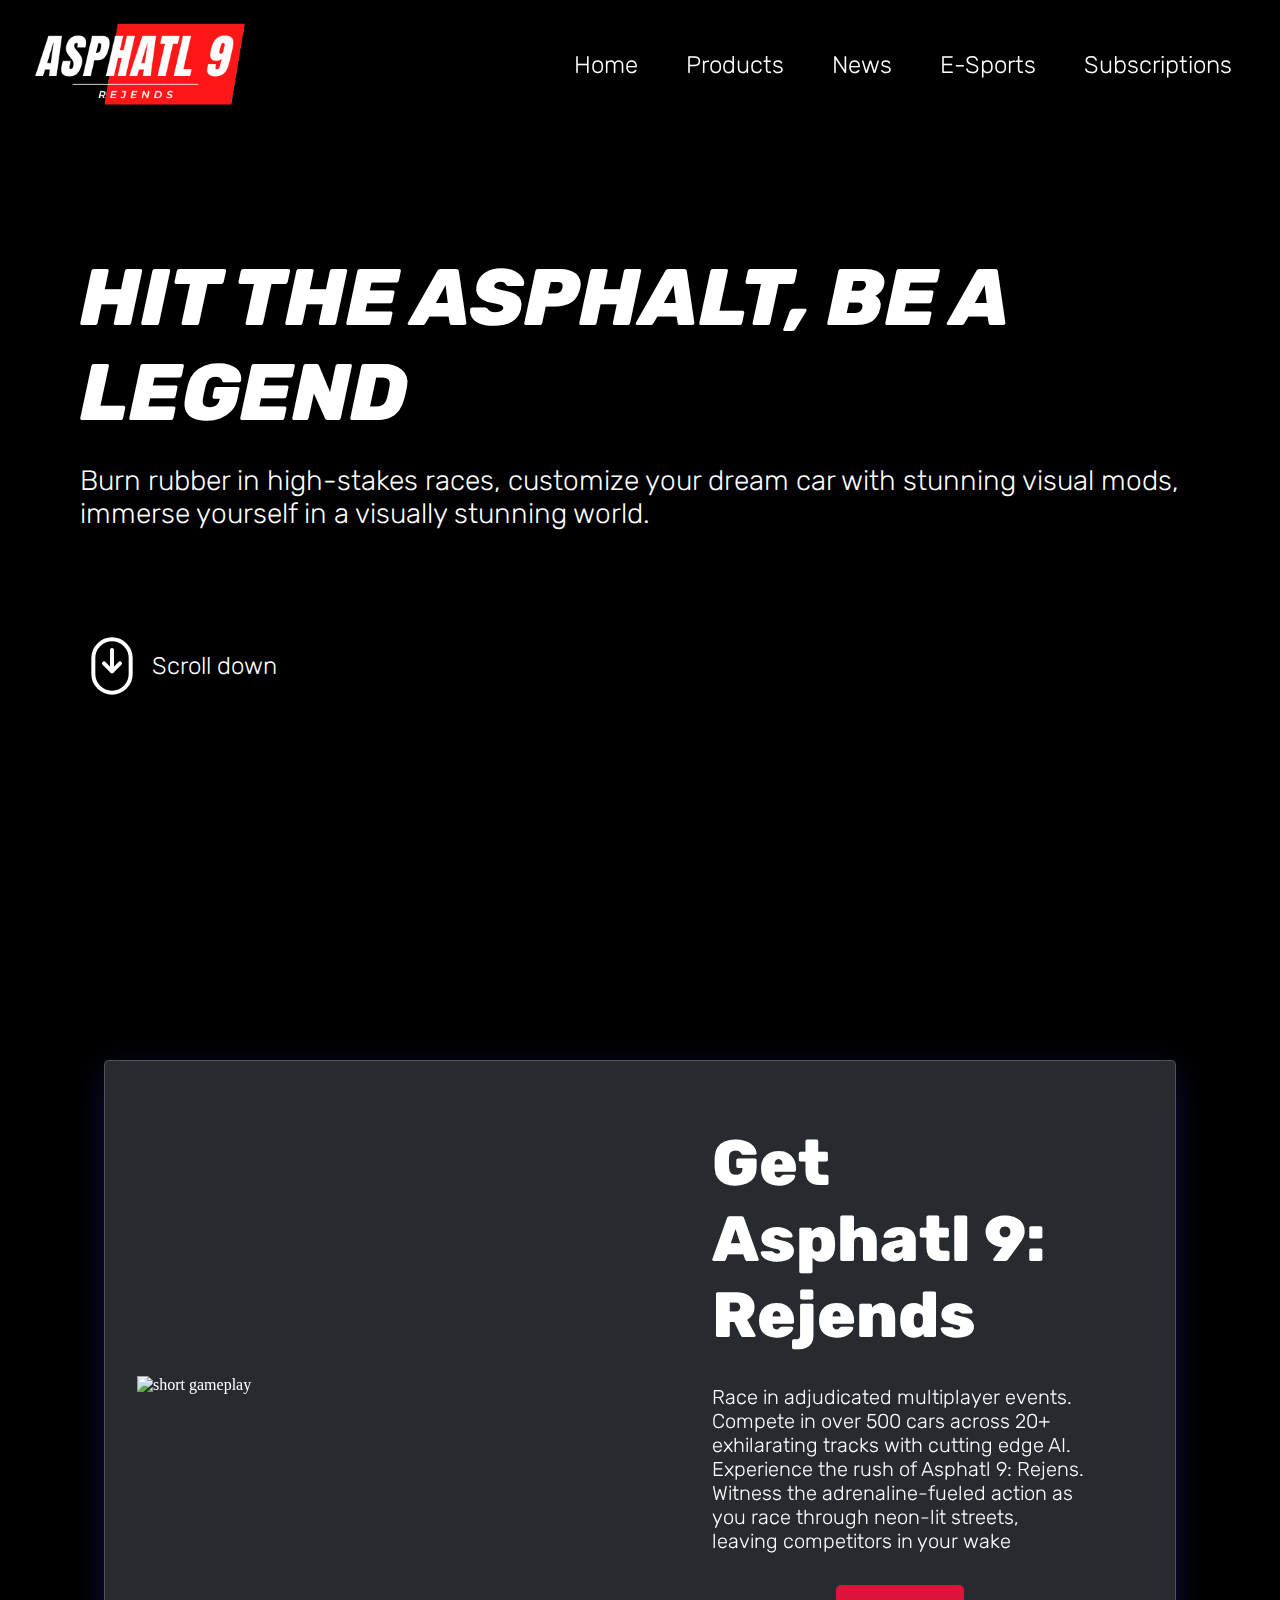
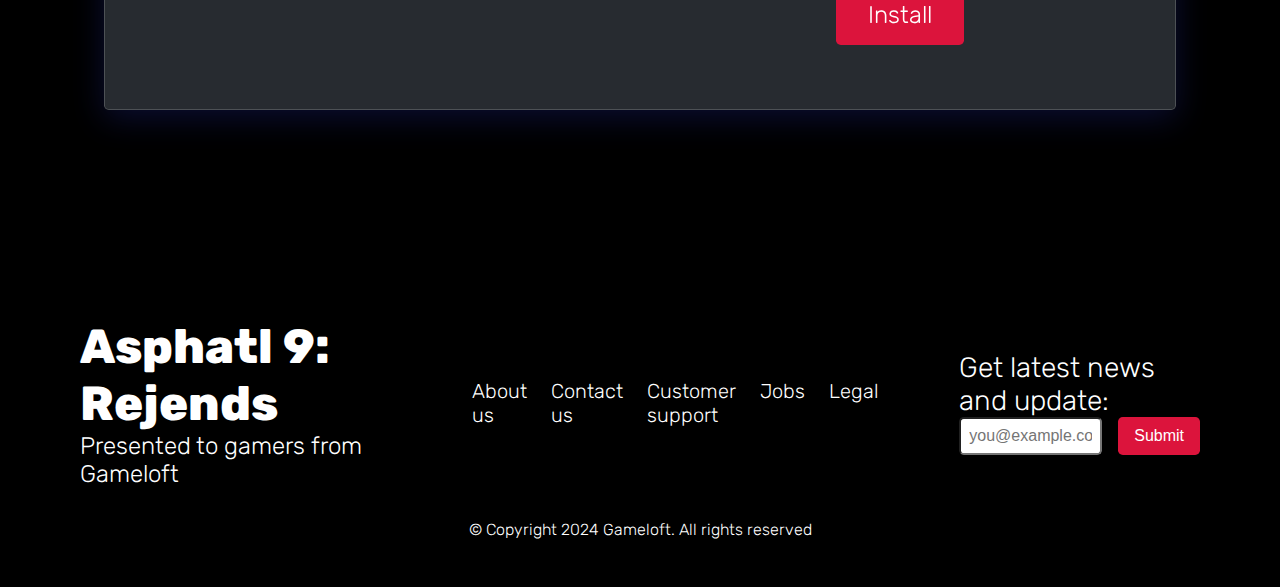
==== html/index.html @ 6512b98a "ye" ====
<!DOCTYPE html>
<html lang="en">
<head>
    <meta charset="UTF-8">
    <meta name="viewport" content="width=device-width, initial-scale=1.0">
    <link rel="stylesheet" href="/assets/css/style.css">
    <link rel="icon" href="/assets/images/Asphatl 9 logo.png">
    <link rel="preconnect" href="https://fonts.googleapis.com">
    <link rel="preconnect" href="https://fonts.gstatic.com" crossorigin>
    <link href="https://fonts.googleapis.com/css2?family=Rubik:ital,wght@0,300..900;1,300..900&display=swap" rel="stylesheet">
    <title>Asphatl 9: Rejends</title>
</head>
<body>

    <!-- TODO: blur(DONE) & hide header when scroll -->

    <div class="video-container">
        <video autoplay muted loop id="video-background" loading="lazy">
            <source src="/assets/videos/landscape/mainvid.mp4" type="video/mp4">
        </video>
    </div>
        
    <!-- HEAAADEEERRRR -->
    <header class="header">
        <nav class="nav container">
            <a href="#" class="logo-rule">
                <img src="/assets/images/Asphatl 9 header.png" alt="Asphatl 9: Rejends" id="logo">
            </a>
            <div class="hamburger" id="hamburger">
                <span class="bar"></span>
                <span class="bar"></span>
                <span class="bar"></span>
            </div>
            <div class="nav-menu rubik-light" id="nav-menu">
                <ul class="nav-list grid">
                    <li class="nav-item">
                        <a href="/html/index.html" class="nav-link">
                            Home
                        </a>
                    </li>
                    <li class="nav-item">
                        <a href="/html/product.html" class="nav-link">
                            Products
                        </a>
                    </li>
                    <li class="nav-item">
                        <a href="/html/news.html" class="nav-link">
                            News
                        </a>
                    </li>
                    <li class="nav-item">
                        <a href="/html/esport.html" class="nav-link">
                            E-Sports
                        </a>
                    </li>
                    <li class="nav-item">
                        <a href="/html/subscription.html" class="nav-link">
                            Subscriptions
                        </a>
                    </li>
                </ul>
            </div>
        </nav>
    </header>

    <!-- HOME CONTENTS -->

    <section class="home section">
        <div class="hero-container container grid">
            <div class="phrase-rule">
                <div class="phrase-container grid">
                    <p class="catchphrase rubik-heavy-italic">Hit The Asphalt, Be a Legend</p>
                    <p class="sub-catch rubik-light">Burn rubber in high-stakes races, customize your dream car with stunning visual mods, immerse yourself in a visually stunning world.</p>
                </div>
            </div>
            <div class="scroll-icon-section">
                <div class="scroll-icon-container container">
                    <svg viewBox="0 0 24 24" fill="none" xmlns="http://www.w3.org/2000/svg"><g id="SVGRepo_bgCarrier" stroke-width="0"></g><g id="SVGRepo_tracerCarrier" stroke-linecap="round" stroke-linejoin="round"></g><g id="scroll-icon"> 
                        <path d="M5 15C5 16.8565 5.73754 18.6371 7.05029 19.9498C8.36305 21.2626 10.1435 21.9999 12 21.9999C13.8565 21.9999 15.637 21.2626 16.9498 19.9498C18.2625 18.6371 19 16.8565 19 15V9C19 7.14348 18.2625 5.36305 16.9498 4.05029C15.637 2.73754 13.8565 2 12 2C10.1435 2 8.36305 2.73754 7.05029 4.05029C5.73754 5.36305 5 7.14348 5 9V15Z" stroke="#FFFFFF" stroke-width="1.5" stroke-linecap="round" stroke-linejoin="round"></path> <path d="M12 6V14" stroke="#FFFFFF" stroke-width="1.5" stroke-linecap="round" stroke-linejoin="round"></path> <path d="M15 11L12 14L9 11" stroke="#FFFFFF" stroke-width="1.5" stroke-linecap="round" stroke-linejoin="round"></path> </g></svg>
                    <p class="rubik-light scroll-text">Scroll down</p>
                    </div>
                </div>
        </div>
    </section>

    <section class="brief-description section grid" id="gameplay-description">
        <div class="video-container-2">
            <video autoplay muted loop id="video-background-2" loading="lazy">
                <source src="/assets/videos/landscape/gt3rs.mp4" type="video/mp4">
            </video>
        </div>
        <div class="gameplay-container container grid">
            <img src="/assets/videos/landscape/shortgameplay.gif" alt="short gameplay" class="gameplay-gif" id="gameplay-gif">
            <div class="brief-description-container container grid">
                <div class="gameplay-description">
                    <p class="rubik-heavy description-title">Get Asphatl 9: Rejends</p>
                    <p class="rubik-light description-description">Race in adjudicated multiplayer events. Compete in over 500 cars across 20+ exhilarating tracks with cutting edge AI. Experience the rush of Asphatl 9: Rejens. Witness the adrenaline-fueled action as you race through neon-lit streets, leaving competitors in your wake</p>
                    <button class="rubik-light install-button">Install</button>
                </div>
            </div>
        </div>
    </section>

    <footer class="footer">
        <div class="footer-background">
            <div class="footer-container container">
                <div class="footer-name"> 
                    <p class="footer-title rubik-heavy"> Asphatl 9: Rejends</p>
                    <p class="footer-subtitle rubik-light"> Presented to gamers from Gameloft</p>
                </div>
                <div class="footer-misc">
                    <ul class="footer-menu grid rubik-light">
                        <li class="footer-item">
                            <a href="#" class="footer-link">About us</a>
                        </li>
                        <li class="footer-item">
                            <a href="#" class="footer-link">Contact us</a>
                        </li>
                        <li class="footer-item">
                            <a href="#" class="footer-link">Customer support</a>
                        </li>
                        <li class="footer-item">
                            <a href="#" class="footer-link">Jobs</a>
                        </li>
                        <li class="footer-item">
                            <a href="#" class="footer-link">Legal</a>
                        </li>
                    </ul>
                </div>
                <div class="footer-mail rubik-light">
                    <p>Get latest news and update:</p>
                    <form id="footer-form" class="footer-form">
                        <input type="text" id="email footer-form-input" class="footer-form-input" name="email" placeholder="you@example.com" required>
                        <button class="footer-submit" onclick="validateForm()">Submit</button>
                    </form>
                </div>
            </div>
            <p class="footer-copyright rubik-light">&copy; Copyright 2024 Gameloft. All rights reserved</p>
        </div>
    </footer>

    <script src="/assets/js/script.js"></script>
</body>
</html>
---- assets/css/style.css ----
.rubik-regular {
    font-family: "Rubik", sans-serif;
    font-optical-sizing: auto;
    font-weight: 400;
    font-style: normal;
}

.rubik-heavy-italic {
    font-family: "Rubik", sans-serif;
    font-optical-sizing: auto;
    font-weight: 800;
    font-style: italic;
}

.rubik-heavy {
    font-family: "Rubik", sans-serif;
    font-optical-sizing: auto;
    font-weight: 800;
    font-style: normal;
}

.rubik-light {
    font-family: "Rubik", sans-serif;
    font-optical-sizing: auto;
    font-weight: 300;
    font-style: normal;
}

/* idk what to call */
body {
    background-color: black;
    color: white;
    opacity: 100%;
}

ul{
    list-style: none;
}

a{
    text-decoration: none;
}

* {
    margin: 0;
    padding: 0;
    box-sizing: border-box;
}

/* *{border: 1px solid red;} */

.section{
    padding: 2rem 0 4rem
}

.video-container {
    position: absolute;
    top: 0;
    left: 0;
    width: 100%;
    height: 100vh;
    overflow: hidden;
    z-index: -10;
}

#video-background {
    position: absolute;
    right: 0;
    bottom: 0;
    min-width: 100%;
    min-height: 100%;
    object-fit: cover;
}

.video-container-2 {
    position: absolute;
    top: 100vh;
    left: 0;
    width: 100%;
    height: 100%;
    overflow: hidden;
    z-index: -10;
}

#video-background-2 {
    position: absolute;
    right: 0;
    bottom: 0;
    min-width: 100%;
    min-height: 100%;
    object-fit: cover;
}

/* HEAAADERRRR */

.grid{
    display: grid;
    gap: 1.5rem;
}

.container{
    margin-left: 1.5rem;
    margin-right: 1.5rem;
}

#logo{
    width: 24vh;
    height: auto;
}

.header{
    width: 100%;
    position: fixed;
    height: auto;
    z-index: 10;
    transition: top 0.3 ease-in-out;
    background: rgba(0, 0, 0, 0.1);
    box-shadow: 0 4px 30px rgba(0, 0, 0, 0.1);
    backdrop-filter: blur(4.6px);
    -webkit-backdrop-filter: blur(4.6px);
}

.nav{
    height: auto;
    width: 100%;
    display: flex;
    align-items: center;
    justify-content: space-between;
    margin-left: 0;
    flex-wrap: wrap;
    padding: 1rem;
}

.nav-list{
    display: flex;
    gap: 3rem;
}

.nav-link{
    display: flex;
    flex-direction: column;
    align-items: center;
    transition: transform 0.3 ease;
    font-size: 1.5rem;
    color: white;
}

.nav-link:hover{
    transform: scale(1.2);
}

.nav-menu{
    position: relative;
    padding: 1rem 1rem;
    margin: 0rem 1rem 0rem 0rem;
    transition: ease .3s;
}

.logo-rule{
    margin: 0rem 0rem 0rem 1rem;
}

.hamburger{
    display: none;
    cursor: pointer;
    margin-left: auto;
}

.bar{
    display: block;
    width: 25px;
    height: 3px;
    margin: 5px auto;
    transition: all 0.3s ease-in-out;
    background-color: white;
}

@media screen and (max-width: 1145px){
    .header{
        height: auto;
        background-color: black;
        width: 100dvw;
        position: fixed;
        top: 0;
        left: 0;
        z-index: 10;
    }

    .hamburger {
        display: block;
        margin: 2rem;
    }

    .nav-menu {
        position: fixed;
        right: -100%;
        top: 15vh;
        flex-direction: column;
        align-items: flex-end;
        width: auto;
        transition: .2s;
        z-index: 9;
        padding: 0;
        margin: 0;
    }

    .nav-menu.active {
        right: 0;
        top: 14vh;
    }

    .nav-list {
        flex-direction: column;
        width: auto;
        align-items: flex-end;
        justify-content: flex-end;
        gap: 2rem;
        margin-right: 0;
        background-color: black;
        padding: 1rem;
    }

    .nav-link{
        border-bottom: 1px solid white;
    }

    .logo-rule{
        margin: 0rem;
    }
}

/* HOME - LANDING PAGE */

.home{
    height: 100vh;
    display: flex;
    align-items: center;
    justify-content: center;
}

.hero-container{
    margin: 10rem 0rem 5rem 0rem;
    width: 100%;
    align-items: flex-start;
}

.phrase-rule{
    align-items: center;
    text-align: left;
    padding: 5rem;
}

.phrase-container{
    width: 100%;
}

.catchphrase{
    font-size: 5rem;
    text-transform: uppercase;
}

.sub-catch{
    font-size: 1.75rem;
}

.scroll-icon-container{
    margin: 0 0 5rem 5rem;
    display: flex;
    flex-direction: row;
    align-items: center;
    gap: 0.5rem;
    width: 15rem;
    transition: ease-in-out 0.3s;
}

.scroll-icon-container svg {
    width: 4rem;
    height: 4rem;
}

.scroll-text{
    white-space: nowrap;
    font-size: 1.5rem;
}

.scroll-icon-container:hover{
    transform: translateY(.3rem);
}

@media screen and (max-width: 810px){
    .home{
        width: 100%;
        height: 100vh;
        display: grid;
        align-items: center;
        justify-content: center;
    }

    .hero-container {
        align-items: center;
        text-align: center;
        margin: 5rem 0 0 0;
    }

    .phrase-rule {
        padding: 2rem;
    }

    .catchphrase {
        font-size: 3rem;
    }

    .sub-catch {
        font-size: 1.25rem;
    }

    .scroll-icon-container {
        margin: 2rem auto;
        justify-content: center;
    }

    .scroll-icon-container svg {
        width: 3rem;
        height: 3rem;
    }

    .scroll-text {
        font-size: 1.25rem;
    }
}

/* HOME - GAMEPLAY/INSTALL */

.brief-description{
    padding: 10rem 5rem;
}

.gameplay-section {
    background-color: transparent;
    position: relative;
    z-index: 1;
}

.gameplay-container {
    display: grid;
    grid-template-columns: 1fr 1fr;
    gap: 2rem;    
    justify-items: center;
    align-items: center;
    padding: 2rem;
    background: rgba( 52, 58, 64, 0.75 );
    box-shadow: 0 8px 32px 0 rgba( 31, 38, 135, 0.37 );
    backdrop-filter: blur( 4px );
    -webkit-backdrop-filter: blur( 4px );
    border-radius: 10px;
    border: 1px solid rgba( 255, 255, 255, 0.18 );
    border-radius: .3rem;
    transition: ease .3s;
}


.gameplay-gif{
    width: 100%;
    height: auto;
}

.gameplay-description{
    display: flex;
    flex-direction: column;
    align-items: flex-start;
    gap: 2rem;
    text-align: left;
    padding: 2rem;
}

.description-title{
    font-size: 4rem;
}

.description-description{
    font-size: 1.25rem;
}

.install-button{
    align-self: center;
    padding: 1rem 2rem;
    color: white;
    font-size: 1.5rem;
    border: none;
    border-radius: 0.3rem;
    cursor: pointer;
    transition: background-color 0.3s ease;
    background-color: crimson;
}

@media screen and (max-width: 1145px){
    .gameplay-container {
        grid-template-columns: 1fr;
        padding: 0;
    }

    .brief-description{
        margin: 5rem 0;
        padding: 0;
    }

    .gameplay-description{
        margin: 0;
        padding: 0 0 2rem;
    }

    @media screen and (max-width: 768px){
        .description-title{
            font-size: 1.5rem;
        }
        
        .description-description{
            font-size: 1rem;
        }
    }
}

/* FOOTER */

.footer{
    margin-top: 3rem 0;
    background-color: black;
}

.footer-background{
    background-color: black;
    padding: 3rem;
    margin: 0 2rem 0 2rem;
}

.footer-container{
    display: flex;
    align-items: center;
    justify-content: space-between;
    gap: 3rem;
    width: auto;
    margin: 0;
}

.footer-name{
    width: max-content;
}

.footer-title{
    font-size: 3rem;
}

.footer-subtitle{
    font-size: 1.5rem;
}

.footer-menu{
    display: flex;
    position: relative;
    padding: 1rem 1rem;
    margin: 1rem 1rem 1rem 1rem;
    transition: ease .3s;
}

.footer-link{
    display: flex;
    flex-direction: column;
    align-items: center;
    transition: transform 0.3 ease;
    font-size: 1.25rem;
    color: white;
}

.footer-misc{
    width: max-content;
}

.footer-mail{
    height: auto;
    font-size: 1.75rem;
}

.footer-submit{
    padding: .5rem 1rem;
    color: white;
    font-size: 1rem;
    border: none;
    border-radius: 0.3rem;
    cursor: pointer;
    background-color: crimson;
}

.footer-form{
    display: flex;
    flex-direction: row;
}

.footer-form-input {
    padding: .5rem;
    margin-right: 1rem;
    width: 100%;
    font-size: 1rem;
    border-radius: 0.3rem;
}

.footer-form-label{
    color: black;
}

.footer-copyright{
    margin-top: 2rem;
    text-align: center;
}

@media screen and (max-width: 1145px){
    .footer {
        margin-top: 2rem;
    }

    .footer-background {
        padding: 2rem;
        margin: 0;
    }

    .footer-container {
        flex-direction: column;
        gap: 2rem;
    }

    .footer-name,
    .footer-misc,
    .footer-mail {
        width: 100%;
        text-align: center;
    }

    .footer-title {
        font-size: 2rem;
    }

    .footer-subtitle {
        font-size: 1rem;
    }

    .footer-menu {
        display: grid;
        grid-template-columns: repeat(3, 1fr);
        padding: 1rem 0;
        margin: 0;
    }

    .footer-link {
        margin-bottom: 1rem;
        font-size: 1rem;
    }

    .footer-mail {
        font-size: 1.25rem;
    }

    .footer-form {
        flex-direction: column;
        align-items: center;
    }

    .footer-form-input {
        margin-right: 0;
        margin-bottom: 1rem;
        width: 100%;
    }
}
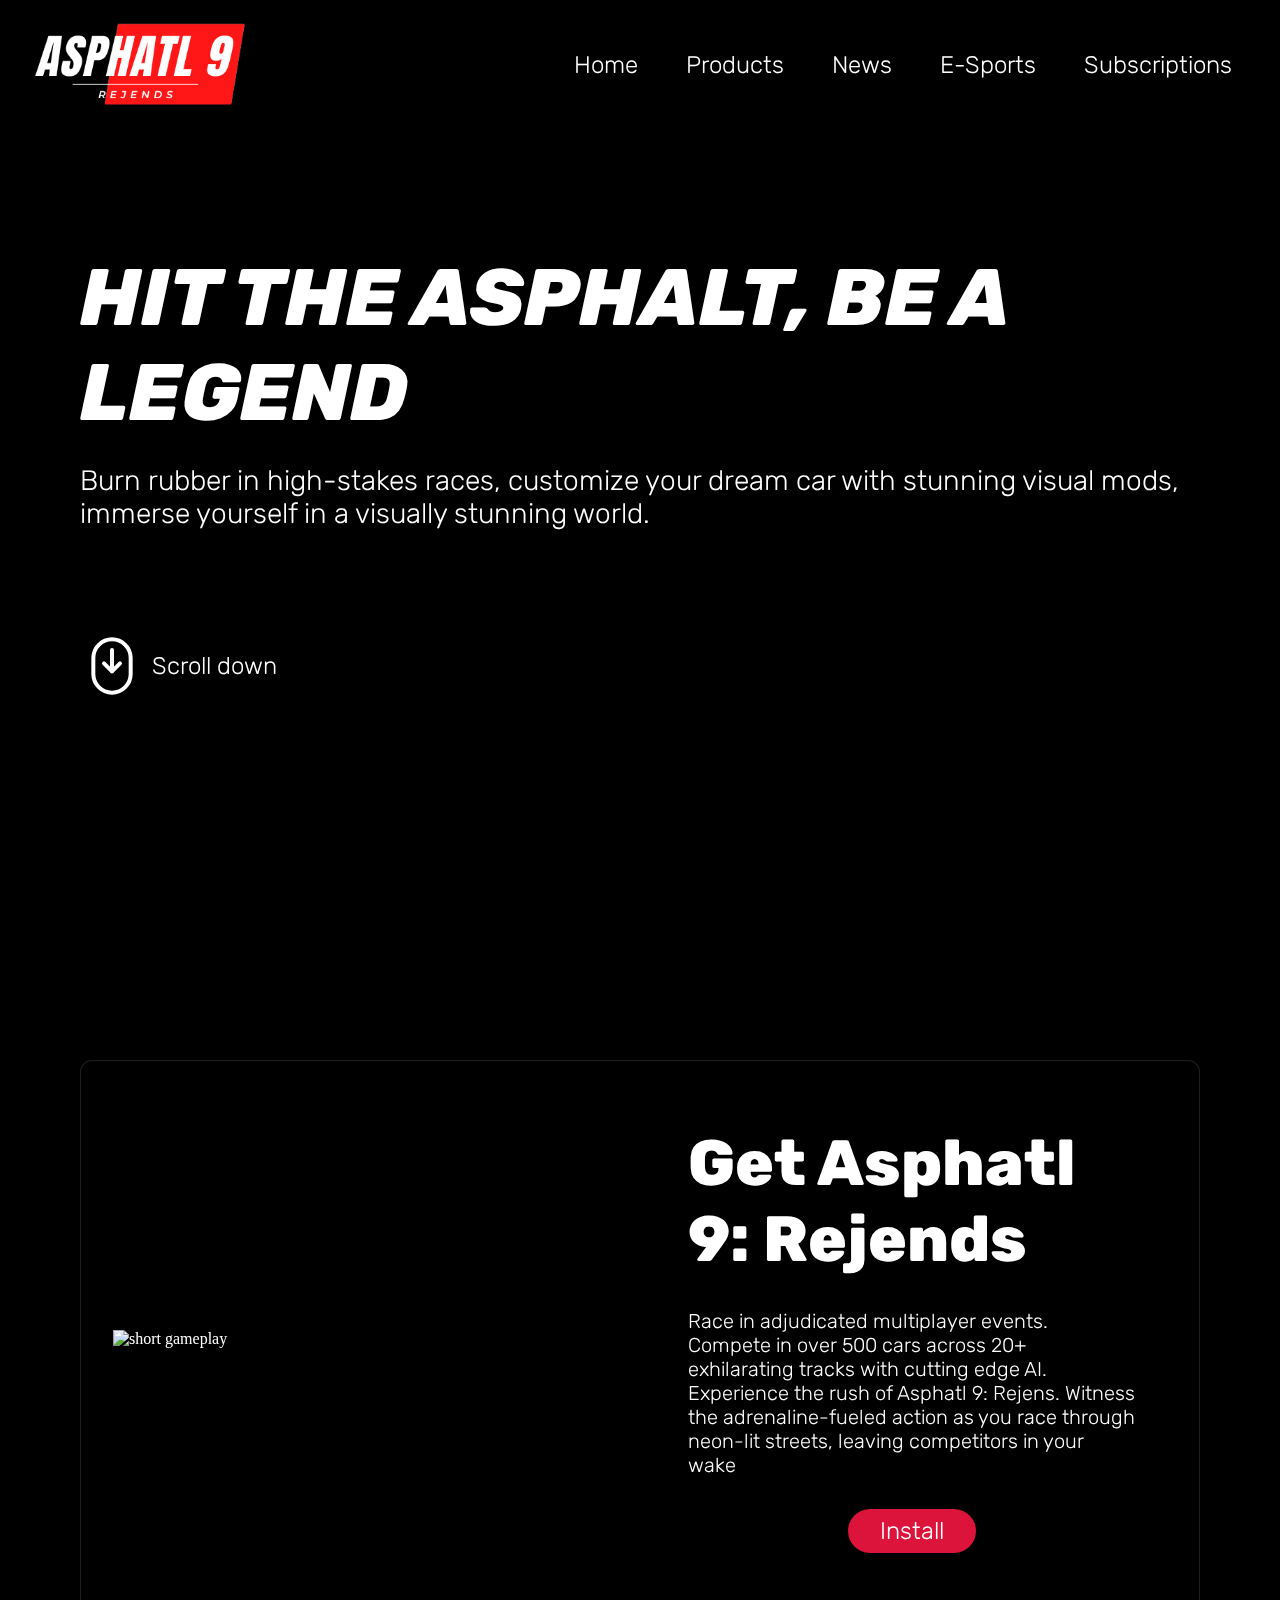
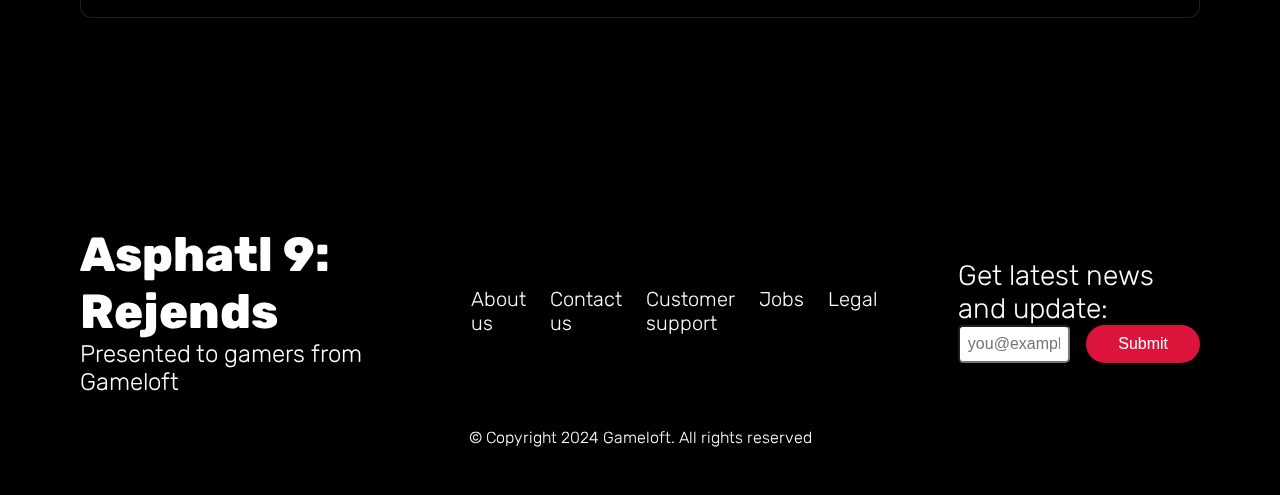
==== commit 698e225e: "ye" ====
--- a/html/index.html
+++ b/html/index.html
@@ -12,18 +12,21 @@
 </head>
 <body>
 
-    <!-- TODO: blur(DONE) & hide header when scroll -->
-
     <div class="video-container">
         <video autoplay muted loop id="video-background" loading="lazy">
             <source src="/assets/videos/landscape/mainvid.mp4" type="video/mp4">
+        </video>
+    </div>
+    <div class="video-container-2">
+        <video autoplay muted loop id="video-background-2" loading="lazy">
+            <source src="/assets/videos/landscape/rwb.mp4" type="video/mp4">
         </video>
     </div>
         
     <!-- HEAAADEEERRRR -->
     <header class="header">
         <nav class="nav container">
-            <a href="#" class="logo-rule">
+            <a href="/html/index.html" class="logo-rule">
                 <img src="/assets/images/Asphatl 9 header.png" alt="Asphatl 9: Rejends" id="logo">
             </a>
             <div class="hamburger" id="hamburger">
@@ -64,7 +67,6 @@
     </header>
 
     <!-- HOME CONTENTS -->
-
     <section class="home section">
         <div class="hero-container container grid">
             <div class="phrase-rule">
@@ -84,18 +86,13 @@
     </section>
 
     <section class="brief-description section grid" id="gameplay-description">
-        <div class="video-container-2">
-            <video autoplay muted loop id="video-background-2" loading="lazy">
-                <source src="/assets/videos/landscape/gt3rs.mp4" type="video/mp4">
-            </video>
-        </div>
         <div class="gameplay-container container grid">
             <img src="/assets/videos/landscape/shortgameplay.gif" alt="short gameplay" class="gameplay-gif" id="gameplay-gif">
             <div class="brief-description-container container grid">
                 <div class="gameplay-description">
                     <p class="rubik-heavy description-title">Get Asphatl 9: Rejends</p>
                     <p class="rubik-light description-description">Race in adjudicated multiplayer events. Compete in over 500 cars across 20+ exhilarating tracks with cutting edge AI. Experience the rush of Asphatl 9: Rejens. Witness the adrenaline-fueled action as you race through neon-lit streets, leaving competitors in your wake</p>
-                    <button class="rubik-light install-button">Install</button>
+                    <button class="rubik-light install-button buttons">Install</button>
                 </div>
             </div>
         </div>
@@ -131,7 +128,7 @@
                     <p>Get latest news and update:</p>
                     <form id="footer-form" class="footer-form">
                         <input type="text" id="email footer-form-input" class="footer-form-input" name="email" placeholder="you@example.com" required>
-                        <button class="footer-submit" onclick="validateForm()">Submit</button>
+                        <button class="footer-submit buttons" onclick="validateForm()">Submit</button>
                     </form>
                 </div>
             </div>
--- a/assets/css/style.css
+++ b/assets/css/style.css
@@ -50,12 +50,13 @@
 /* *{border: 1px solid red;} */
 
 .section{
-    padding: 2rem 0 4rem
-}
-
-.video-container {
+    padding: 2rem 0 4rem 0;
+}
+
+.video-container,
+.video-container-2,
+.video-container-3{
     position: absolute;
-    top: 0;
     left: 0;
     width: 100%;
     height: 100vh;
@@ -63,32 +64,34 @@
     z-index: -10;
 }
 
-#video-background {
+.video-container{
+    top: 0;
+}
+
+.video-container-2{
+    top: 100vh;
+}
+
+.video-container-3{
+    top: 200vh;
+}
+
+#video-background,
+#video-background-2,
+#video-background-3 {
     position: absolute;
     right: 0;
     bottom: 0;
     min-width: 100%;
     min-height: 100%;
-    object-fit: cover;
-}
-
-.video-container-2 {
-    position: absolute;
-    top: 100vh;
-    left: 0;
-    width: 100%;
-    height: 100%;
-    overflow: hidden;
-    z-index: -10;
-}
-
-#video-background-2 {
-    position: absolute;
-    right: 0;
-    bottom: 0;
-    min-width: 100%;
-    min-height: 100%;
-    object-fit: cover;
+    object-fit: contain;
+}
+
+.buttons{
+    padding: .5rem 2rem .5rem 2rem;
+    border: 0;
+    border-radius: 3rem;
+    cursor: pointer;
 }
 
 /* HEAAADERRRR */
@@ -96,11 +99,6 @@
 .grid{
     display: grid;
     gap: 1.5rem;
-}
-
-.container{
-    margin-left: 1.5rem;
-    margin-right: 1.5rem;
 }
 
 #logo{
@@ -114,10 +112,7 @@
     height: auto;
     z-index: 10;
     transition: top 0.3 ease-in-out;
-    background: rgba(0, 0, 0, 0.1);
-    box-shadow: 0 4px 30px rgba(0, 0, 0, 0.1);
-    backdrop-filter: blur(4.6px);
-    -webkit-backdrop-filter: blur(4.6px);
+    backdrop-filter: blur(4px);
 }
 
 .nav{
@@ -175,7 +170,7 @@
     background-color: white;
 }
 
-@media screen and (max-width: 1145px){
+@media screen and (max-width: 992px){
     .header{
         height: auto;
         background-color: black;
@@ -193,39 +188,60 @@
 
     .nav-menu {
         position: fixed;
+        top: 7.5rem;
         right: -100%;
-        top: 15vh;
+        width: 50vw;
+        height: calc(100vh - 4rem);
+        background-color: black;
+        transition: right 0.3s ease;
+        display: flex;
         flex-direction: column;
-        align-items: flex-end;
-        width: auto;
-        transition: .2s;
-        z-index: 9;
-        padding: 0;
-        margin: 0;
+        align-items: center;
+        /* justify-content: center; */
+        gap: 2rem;
+        /* border: 1px solid red; */
     }
 
     .nav-menu.active {
         right: 0;
-        top: 14vh;
+        margin-right: -.1rem;
+        /* top: 14vh; */
     }
 
     .nav-list {
         flex-direction: column;
-        width: auto;
+        text-align: center;
+        width: 100%;
         align-items: flex-end;
         justify-content: flex-end;
         gap: 2rem;
-        margin-right: 0;
-        background-color: black;
-        padding: 1rem;
+        /* background-color: black; */
+        /* border: 1px solid blue; */
     }
 
     .nav-link{
         border-bottom: 1px solid white;
+        width: fit-content;
     }
 
     .logo-rule{
         margin: 0rem;
+    }
+
+    .hamburger {
+        display: block;
+    }
+
+    .hamburger.active .bar:nth-child(2) {
+        opacity: 0;
+    }
+
+    .hamburger.active .bar:nth-child(1) {
+        transform: translateY(8px) rotate(45deg);
+    }
+
+    .hamburger.active .bar:nth-child(3) {
+        transform: translateY(-8px) rotate(-45deg);
     }
 }
 
@@ -348,13 +364,11 @@
     justify-items: center;
     align-items: center;
     padding: 2rem;
-    background: rgba( 52, 58, 64, 0.75 );
-    box-shadow: 0 8px 32px 0 rgba( 31, 38, 135, 0.37 );
-    backdrop-filter: blur( 4px );
-    -webkit-backdrop-filter: blur( 4px );
-    border-radius: 10px;
-    border: 1px solid rgba( 255, 255, 255, 0.18 );
-    border-radius: .3rem;
+    backdrop-filter: blur(16px) saturate(0%);
+    -webkit-backdrop-filter: blur(16px) saturate(0%);
+    background-color: rgba(0, 0, 0, 0.5);
+    border-radius: 12px;
+    border: 1px solid rgba(255, 255, 255, 0.125);
     transition: ease .3s;
 }
 
@@ -383,17 +397,13 @@
 
 .install-button{
     align-self: center;
-    padding: 1rem 2rem;
     color: white;
     font-size: 1.5rem;
-    border: none;
-    border-radius: 0.3rem;
-    cursor: pointer;
     transition: background-color 0.3s ease;
     background-color: crimson;
 }
 
-@media screen and (max-width: 1145px){
+@media screen and (max-width: 992px){
     .gameplay-container {
         grid-template-columns: 1fr;
         padding: 0;
@@ -481,12 +491,8 @@
 }
 
 .footer-submit{
-    padding: .5rem 1rem;
     color: white;
     font-size: 1rem;
-    border: none;
-    border-radius: 0.3rem;
-    cursor: pointer;
     background-color: crimson;
 }
 
@@ -512,7 +518,7 @@
     text-align: center;
 }
 
-@media screen and (max-width: 1145px){
+@media screen and (max-width: 992px){
     .footer {
         margin-top: 2rem;
     }
@@ -568,4 +574,113 @@
         margin-bottom: 1rem;
         width: 100%;
     }
-}+}
+
+/* CAR CAROUSEL */
+
+.product-container{
+    display: grid;
+    grid-template-columns: 1fr;
+}
+
+.product-header{
+    margin: 10rem 0 0 0;
+    padding: 0 5rem 0 5rem;
+}
+
+.product-title{
+    font-size: 5rem;
+    text-transform: uppercase;
+}
+
+.product-subtitle{
+    font-size: 1.75rem;
+}
+
+.vehicle-container{
+    display: grid;
+    gap: 2rem;
+    margin: 5rem;
+    padding: 2rem;
+    backdrop-filter: blur(16px) saturate(0%);
+    -webkit-backdrop-filter: blur(16px) saturate(0%);
+    background-color: rgba(0, 0, 0, 0.5);
+    border-radius: 12px;
+    border: 1px solid rgba(255, 255, 255, 0.125);
+    transition: ease .3s;
+    /* border: 1px solid blue; */
+}
+
+.vehicle-class{
+    display: grid;
+    grid-template-columns: 1fr;
+    gap: 1rem;
+    /* border: 1px solid red; */
+}
+
+.class-title{
+    font-size: 3rem;
+    padding: 0 0 0 2rem;
+    /* border: 1px solid pink; */
+}
+
+.vehicle-list{
+    display: grid;
+    grid-template-columns: repeat(auto-fit, minmax(200px, 1fr));
+    gap: 2rem;
+    width: 100%;
+    padding: 2rem;
+    backdrop-filter: blur(16px) saturate(0%);
+    -webkit-backdrop-filter: blur(16px) saturate(0%);
+    background-color: rgba(82, 82, 82, 0.5);
+    border-radius: 12px;
+    border: 1px solid rgba(255, 255, 255, 0.125);
+    transition: ease .3s;
+}
+
+.vehicle-image{
+    width: 100%;
+    height: auto;
+    object-fit: cover;
+}
+
+.vehicle-item{
+    display: flex;
+    flex-direction: column;
+    align-items: center;
+    /* border: 1px solid pink; */
+}
+
+.vehicle-name{
+    margin-top: 0.5rem;
+    text-align: center;
+    font-size: 1.5rem;
+    /* border: 1px solid pink; */
+}
+
+@media screen and (max-width: 992px){
+    .vehicle-list{
+        padding: 1rem;
+        grid-template-columns: repeat(2, minmax(50px, 1fr));
+    }
+
+    .vehicle-container{
+        padding: .5rem;
+        margin: 1rem;
+    }
+
+    .product-title{
+        font-size: 3rem;
+    }
+    
+    .product-subtitle{
+        font-size: 1.25rem;
+    }
+
+    .product-header{
+        margin: 10rem 0 0 0;
+        padding: 1rem;
+    }
+}
+
+
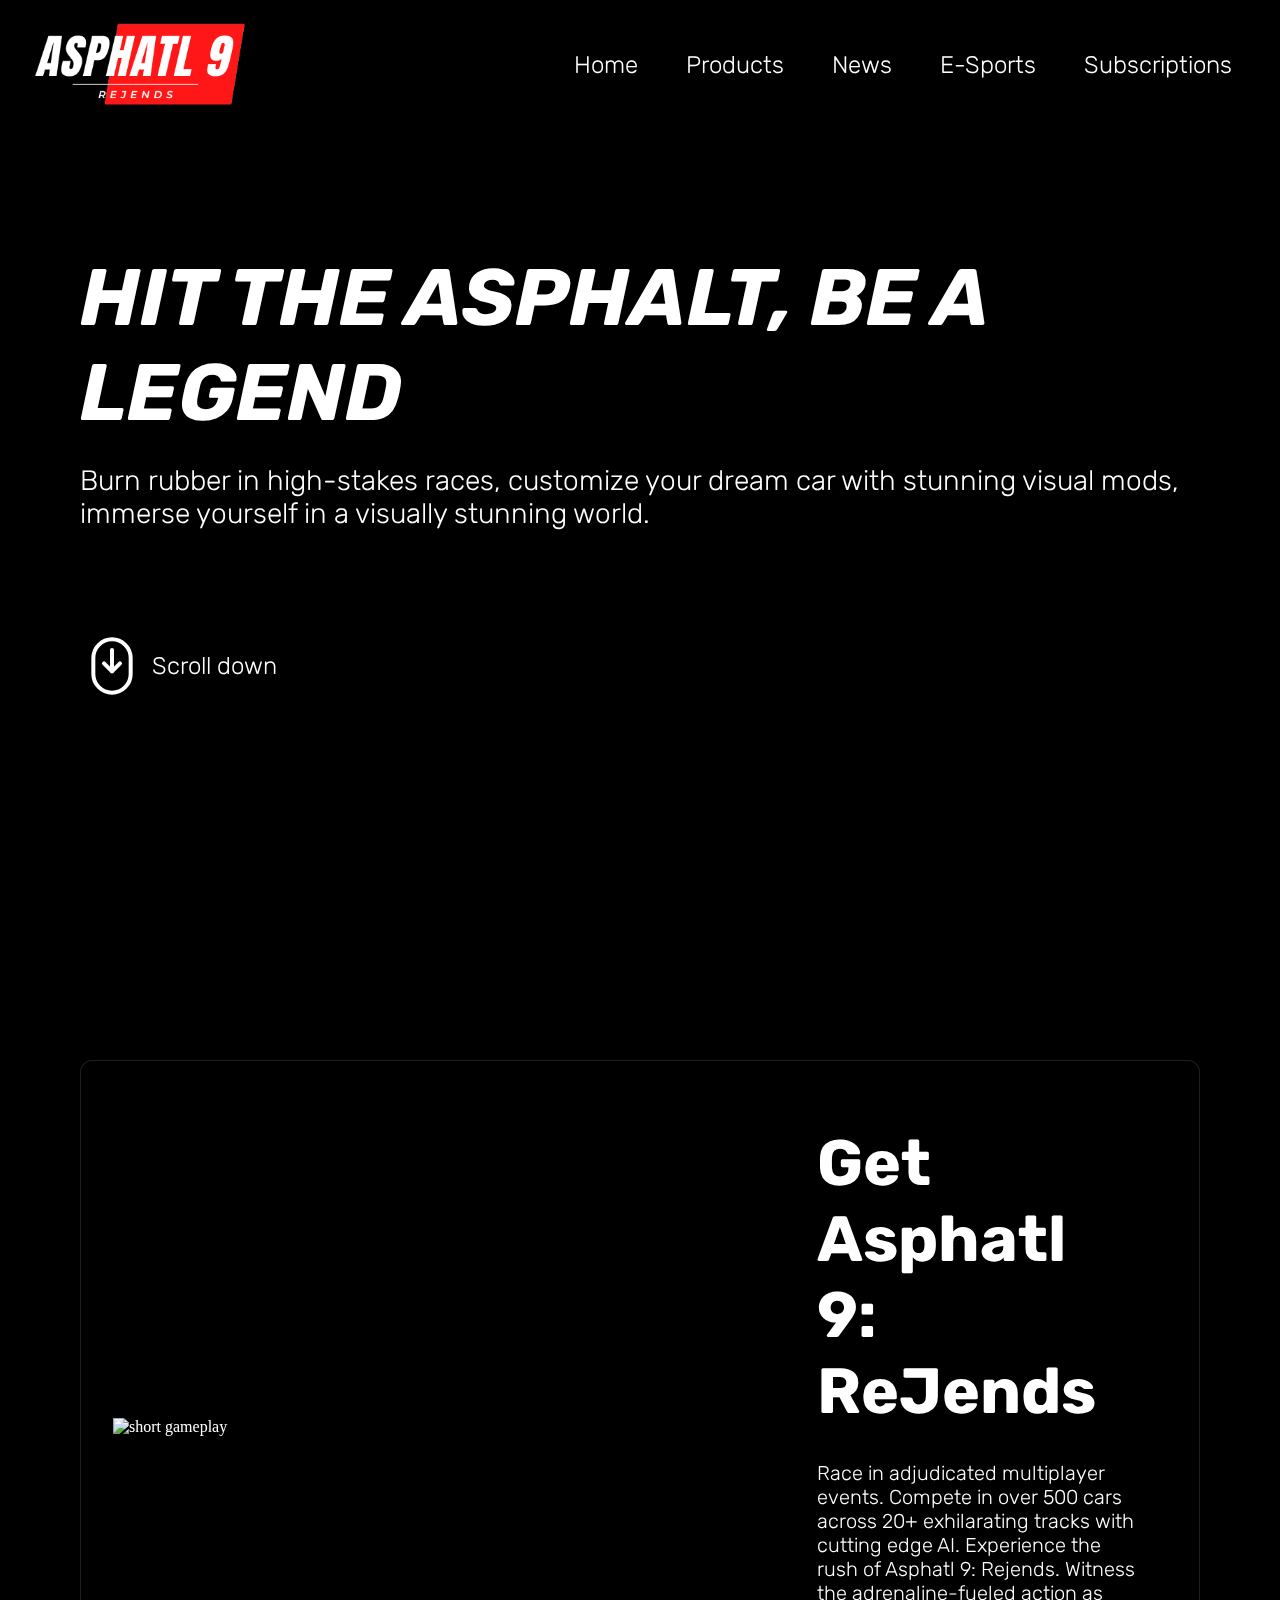
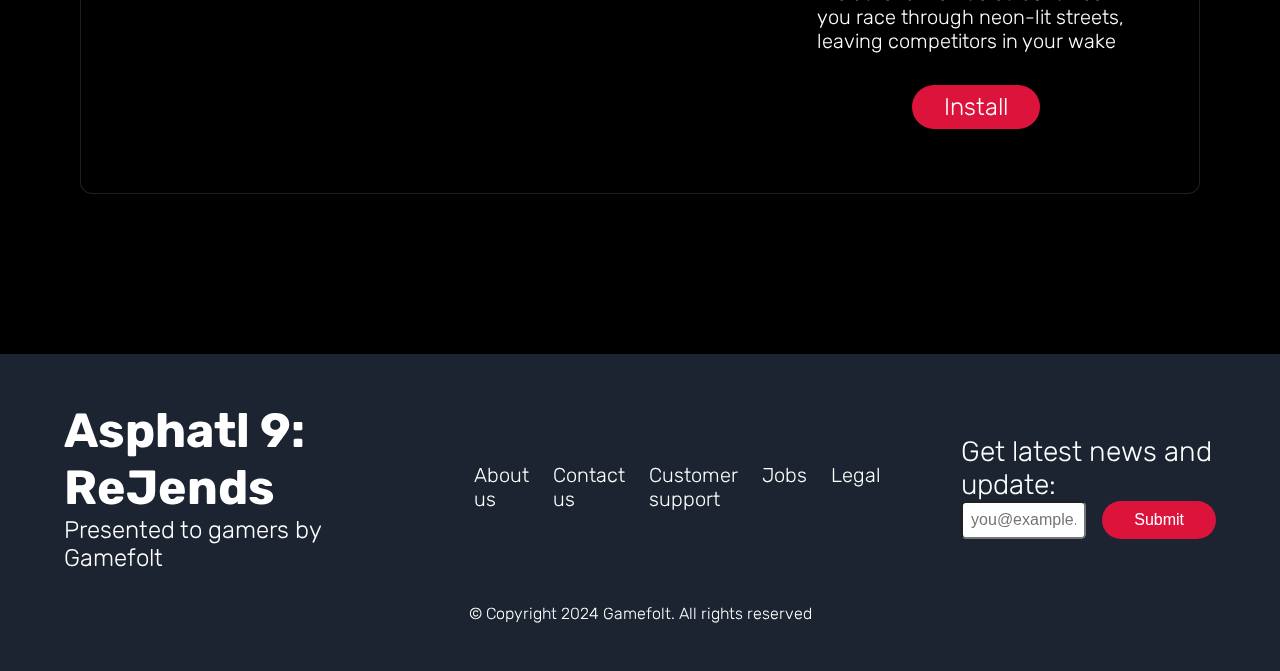
==== commit 9871f3b4: "ye" ====
--- a/html/index.html
+++ b/html/index.html
@@ -5,10 +5,7 @@
     <meta name="viewport" content="width=device-width, initial-scale=1.0">
     <link rel="stylesheet" href="/assets/css/style.css">
     <link rel="icon" href="/assets/images/Asphatl 9 logo.png">
-    <link rel="preconnect" href="https://fonts.googleapis.com">
-    <link rel="preconnect" href="https://fonts.gstatic.com" crossorigin>
-    <link href="https://fonts.googleapis.com/css2?family=Rubik:ital,wght@0,300..900;1,300..900&display=swap" rel="stylesheet">
-    <title>Asphatl 9: Rejends</title>
+    <title>Asphatl 9: ReJends</title>
 </head>
 <body>
 
@@ -27,7 +24,7 @@
     <header class="header">
         <nav class="nav container">
             <a href="/html/index.html" class="logo-rule">
-                <img src="/assets/images/Asphatl 9 header.png" alt="Asphatl 9: Rejends" id="logo">
+                <img src="/assets/images/Asphatl 9 header.png" alt="Asphatl 9: ReJends" id="logo">
             </a>
             <div class="hamburger" id="hamburger">
                 <span class="bar"></span>
@@ -71,8 +68,8 @@
         <div class="hero-container container grid">
             <div class="phrase-rule">
                 <div class="phrase-container grid">
-                    <p class="catchphrase rubik-heavy-italic">Hit The Asphalt, Be a Legend</p>
-                    <p class="sub-catch rubik-light">Burn rubber in high-stakes races, customize your dream car with stunning visual mods, immerse yourself in a visually stunning world.</p>
+                    <p class="catchphrase title rubik-heavy-italic">Hit The Asphalt, Be a Legend</p>
+                    <p class="sub-catch sub-title rubik-light">Burn rubber in high-stakes races, customize your dream car with stunning visual mods, immerse yourself in a visually stunning world.</p>
                 </div>
             </div>
             <div class="scroll-icon-section">
@@ -86,12 +83,12 @@
     </section>
 
     <section class="brief-description section grid" id="gameplay-description">
-        <div class="gameplay-container container grid">
+        <div class="gameplay-container container grid main-bg">
             <img src="/assets/videos/landscape/shortgameplay.gif" alt="short gameplay" class="gameplay-gif" id="gameplay-gif">
             <div class="brief-description-container container grid">
                 <div class="gameplay-description">
-                    <p class="rubik-heavy description-title">Get Asphatl 9: Rejends</p>
-                    <p class="rubik-light description-description">Race in adjudicated multiplayer events. Compete in over 500 cars across 20+ exhilarating tracks with cutting edge AI. Experience the rush of Asphatl 9: Rejens. Witness the adrenaline-fueled action as you race through neon-lit streets, leaving competitors in your wake</p>
+                    <p class="rubik-heavy description-title title">Get Asphatl 9: ReJends</p>
+                    <p class="rubik-light description-description description">Race in adjudicated multiplayer events. Compete in over 500 cars across 20+ exhilarating tracks with cutting edge AI. Experience the rush of Asphatl 9: Rejends. Witness the adrenaline-fueled action as you race through neon-lit streets, leaving competitors in your wake</p>
                     <button class="rubik-light install-button buttons">Install</button>
                 </div>
             </div>
@@ -102,8 +99,8 @@
         <div class="footer-background">
             <div class="footer-container container">
                 <div class="footer-name"> 
-                    <p class="footer-title rubik-heavy"> Asphatl 9: Rejends</p>
-                    <p class="footer-subtitle rubik-light"> Presented to gamers from Gameloft</p>
+                    <p class="footer-title rubik-heavy"> Asphatl 9: ReJends</p>
+                    <p class="footer-subtitle rubik-light"> Presented to gamers by Gamefolt</p>
                 </div>
                 <div class="footer-misc">
                     <ul class="footer-menu grid rubik-light">
@@ -132,7 +129,7 @@
                     </form>
                 </div>
             </div>
-            <p class="footer-copyright rubik-light">&copy; Copyright 2024 Gameloft. All rights reserved</p>
+            <p class="footer-copyright rubik-light">&copy; Copyright 2024 Gamefolt. All rights reserved</p>
         </div>
     </footer>
 
--- a/assets/css/style.css
+++ b/assets/css/style.css
@@ -1,29 +1,16 @@
-.rubik-regular {
-    font-family: "Rubik", sans-serif;
-    font-optical-sizing: auto;
-    font-weight: 400;
-    font-style: normal;
-}
-
-.rubik-heavy-italic {
-    font-family: "Rubik", sans-serif;
-    font-optical-sizing: auto;
-    font-weight: 800;
-    font-style: italic;
-}
-
-.rubik-heavy {
-    font-family: "Rubik", sans-serif;
-    font-optical-sizing: auto;
-    font-weight: 800;
-    font-style: normal;
-}
-
-.rubik-light {
-    font-family: "Rubik", sans-serif;
-    font-optical-sizing: auto;
-    font-weight: 300;
-    font-style: normal;
+@font-face{
+    font-family: rubik-light;
+    src: url(/assets/fonts/Rubik-Light.ttf);
+}
+
+@font-face{
+    font-family: rubik-heavy;
+    src: url(/assets/fonts/Rubik-Bold.ttf);
+}
+
+@font-face{
+    font-family: rubik-heavy-italic;
+    src: url(/assets/fonts/Rubik-BoldItalic.ttf);
 }
 
 /* idk what to call */
@@ -48,6 +35,18 @@
 }
 
 /* *{border: 1px solid red;} */
+
+.rubik-heavy-italic {
+    font-family: rubik-heavy-italic, sans-serif;
+}
+
+.rubik-heavy {
+    font-family: rubik-heavy, sans-serif;
+}
+
+.rubik-light {
+    font-family: rubik-light, sans-serif;
+}
 
 .section{
     padding: 2rem 0 4rem 0;
@@ -92,6 +91,52 @@
     border: 0;
     border-radius: 3rem;
     cursor: pointer;
+}
+
+.title{
+    font-size: 4rem;
+}
+
+.sub-title{
+    font-size: 1.75rem;
+}
+
+.description{
+    font-size: 1.25rem;
+}
+
+.main-bg{
+    padding: 2rem;
+    backdrop-filter: blur(16px) saturate(0%);
+    -webkit-backdrop-filter: blur(16px) saturate(0%);
+    background-color: rgba(0, 0, 0, 0.5);
+    border-radius: 12px;
+    border: 1px solid rgba(255, 255, 255, 0.125);
+    transition: ease .3s;
+}
+
+.sub-bg{
+    padding: 2rem;
+    backdrop-filter: blur(16px) saturate(0%);
+    -webkit-backdrop-filter: blur(16px) saturate(0%);
+    background-color: rgba(82, 82, 82, 0.5);
+    border-radius: 12px;
+    border: 1px solid rgba(255, 255, 255, 0.125);
+    transition: ease .3s;
+}
+
+@media screen and (max-width: 810px){
+    .title{
+        font-size: 3rem;
+    }
+
+    .sub-title{
+        font-size: 1rem;
+    }
+
+    .description{
+        font-size: 1rem;
+    }
 }
 
 /* HEAAADERRRR */
@@ -275,10 +320,6 @@
     text-transform: uppercase;
 }
 
-.sub-catch{
-    font-size: 1.75rem;
-}
-
 .scroll-icon-container{
     margin: 0 0 5rem 5rem;
     display: flex;
@@ -318,16 +359,12 @@
         margin: 5rem 0 0 0;
     }
 
-    .phrase-rule {
+    .phrase-rule{
         padding: 2rem;
     }
 
-    .catchphrase {
-        font-size: 3rem;
-    }
-
-    .sub-catch {
-        font-size: 1.25rem;
+    .catchphrase{
+        font-size: 2rem;
     }
 
     .scroll-icon-container {
@@ -363,18 +400,10 @@
     gap: 2rem;    
     justify-items: center;
     align-items: center;
-    padding: 2rem;
-    backdrop-filter: blur(16px) saturate(0%);
-    -webkit-backdrop-filter: blur(16px) saturate(0%);
-    background-color: rgba(0, 0, 0, 0.5);
-    border-radius: 12px;
-    border: 1px solid rgba(255, 255, 255, 0.125);
-    transition: ease .3s;
-}
-
+}
 
 .gameplay-gif{
-    width: 100%;
+    width: 50vw;
     height: auto;
 }
 
@@ -406,17 +435,23 @@
 @media screen and (max-width: 992px){
     .gameplay-container {
         grid-template-columns: 1fr;
+        margin: 1rem;
+    }
+
+    .brief-description{
+        /* margin: 5rem 0; */
         padding: 0;
     }
 
-    .brief-description{
-        margin: 5rem 0;
-        padding: 0;
-    }
-
     .gameplay-description{
-        margin: 0;
+        /* margin: 1rem; */
         padding: 0 0 2rem;
+    }
+
+    .gameplay-gif{
+        width: 100%;
+        height: auto;
+        object-fit: cover;
     }
 
     @media screen and (max-width: 768px){
@@ -434,12 +469,12 @@
 
 .footer{
     margin-top: 3rem 0;
-    background-color: black;
+    background-color:#1B2430;
+    padding-top: 3rem;
 }
 
 .footer-background{
-    background-color: black;
-    padding: 3rem;
+    padding: 0 2rem 3rem;
     margin: 0 2rem 0 2rem;
 }
 
@@ -576,7 +611,7 @@
     }
 }
 
-/* CAR CAROUSEL */
+/* CAR LIST */
 
 .product-container{
     display: grid;
@@ -591,23 +626,12 @@
 .product-title{
     font-size: 5rem;
     text-transform: uppercase;
-}
-
-.product-subtitle{
-    font-size: 1.75rem;
 }
 
 .vehicle-container{
     display: grid;
     gap: 2rem;
     margin: 5rem;
-    padding: 2rem;
-    backdrop-filter: blur(16px) saturate(0%);
-    -webkit-backdrop-filter: blur(16px) saturate(0%);
-    background-color: rgba(0, 0, 0, 0.5);
-    border-radius: 12px;
-    border: 1px solid rgba(255, 255, 255, 0.125);
-    transition: ease .3s;
     /* border: 1px solid blue; */
 }
 
@@ -629,13 +653,6 @@
     grid-template-columns: repeat(auto-fit, minmax(200px, 1fr));
     gap: 2rem;
     width: 100%;
-    padding: 2rem;
-    backdrop-filter: blur(16px) saturate(0%);
-    -webkit-backdrop-filter: blur(16px) saturate(0%);
-    background-color: rgba(82, 82, 82, 0.5);
-    border-radius: 12px;
-    border: 1px solid rgba(255, 255, 255, 0.125);
-    transition: ease .3s;
 }
 
 .vehicle-image{
@@ -658,7 +675,7 @@
     /* border: 1px solid pink; */
 }
 
-@media screen and (max-width: 992px){
+@media screen and (max-width: 810px){
     .vehicle-list{
         padding: 1rem;
         grid-template-columns: repeat(2, minmax(50px, 1fr));
@@ -669,12 +686,13 @@
         margin: 1rem;
     }
 
+    .class-title{
+        font-size: 2rem;
+        padding: 0 0 0 1rem;
+    }
+
     .product-title{
-        font-size: 3rem;
-    }
-    
-    .product-subtitle{
-        font-size: 1.25rem;
+        font-size: 2rem;
     }
 
     .product-header{
@@ -683,4 +701,462 @@
     }
 }
 
-
+.news-title-container{
+    margin: 10rem 0 0 0;
+    padding: 0 5rem 0 5rem;
+}
+
+.news-title{
+    font-size: 5rem;
+    text-transform: uppercase;
+}
+
+.news{
+    margin: 5rem;
+    grid-template-columns: 1fr;
+}
+
+.headline-container{
+    grid-template-columns: 1fr 1fr;
+    justify-content: center;
+}
+
+.headline-image{
+    width: 100%;
+    height: auto;
+    object-fit: cover;
+}
+
+.headline-text{
+    display: flex;
+    flex-direction: column;
+    align-items: flex-start;
+    gap: 2rem;
+    text-align: left;
+    padding: 2rem;
+}
+
+.headline-date{
+    font-size: 1rem;
+}  
+
+.news-body{
+    grid-template-columns: 1fr 1fr;
+}
+
+.news-big{
+    gap: 1rem;
+    grid-template-columns: 1fr;
+}
+
+.news-big-image{
+    width: 100%;
+    height: auto;
+    object-fit: cover;
+}
+
+.news-big-text{
+    display: flex;
+    flex-direction: column;
+    align-items: flex-start;
+    gap: 1rem;
+    text-align: left;
+}
+
+.news-small{
+    grid-template-columns: 1fr;
+}
+
+.news-small-list{
+    grid-template-columns: 1fr 1fr;
+}
+
+.news-small-image{
+    width: 100%;
+    height: auto;
+    object-fit: cover;
+}
+
+.news-small-text{
+    display: flex;
+    flex-direction: column;
+    align-items: flex-start;
+    gap: 1rem;
+    text-align: left;
+}
+
+.news-small-title{
+    font-size: 2rem;
+}
+
+@media screen and (max-width: 992px){
+    .news-title-container{
+        margin: 10rem 0 0 0;
+        padding: 1rem;
+    }
+    
+    .news-title{
+        font-size: 2rem;
+    }
+    
+    .news{
+        margin: 1rem;
+        grid-template-columns: 1fr;
+        padding: 1rem;
+    }
+    
+    .headline-container{
+        grid-template-columns: 1fr;
+        justify-content: center;
+        padding: 1rem;
+    }
+    
+    .headline-text{
+        display: flex;
+        flex-direction: column;
+        align-items: flex-start;
+        gap: 1rem;
+        text-align: left;
+        padding: 0rem;
+    }
+
+    .headline-title{
+        font-size: 1.5rem;
+    }
+    
+    .headline-date{
+        font-size: 1rem;
+    }  
+    
+    .news-body{
+        grid-template-columns: 1fr;
+    }
+    
+    .news-big{
+        gap: 1rem;
+        grid-template-columns: 1fr;
+    }
+    
+    .news-big-text{
+        display: flex;
+        flex-direction: column;
+        align-items: flex-start;
+        gap: 1rem;
+        text-align: left;
+    }
+
+    .news-big-title{
+        font-size: 1.5rem;
+    }
+    
+    .news-small-list{
+        grid-template-columns: 1fr;
+    }
+    
+    .news-small-title{
+        font-size: 1.5rem;
+    }
+}
+
+/* ESPORT */
+
+/* .esport-container{
+    border: 1px solid red;
+} */
+
+.esport-title-container{
+    margin: 10rem 5rem 0 5rem;
+    /* border: 1px solid red; */
+}
+
+.esport-title{
+    font-size: 5rem;
+    text-transform: uppercase;
+}
+
+.esport{
+    grid-template-columns: 1fr;
+    margin: 5rem;
+    /* border: 1px solid blue; */
+}
+
+.esport-video-text{
+    font-size: 3rem;
+}
+
+.esport-content{
+    grid-template-columns: 1fr max-content;
+    /* border: 1px solid purple; */
+    align-items: center;
+    justify-content: center;
+}
+
+.esport-video{
+    width: 100%;
+    height: auto;
+    object-fit: cover;
+}
+
+.esport-list{
+    border-left: 3px solid white;
+}
+
+.esport-item{
+    display: flex;
+    align-items: center;
+    justify-content: flex-start;
+    gap: 1rem;
+    margin-left: 1rem;
+    /* border: 1px solid pink; */
+}
+
+.esport-item svg{
+    height: 3rem;
+    width: auto;
+    object-fit: cover;
+}
+
+.esport-category{
+    font-size: 1.5rem;
+}
+
+.esport-partner-container{
+    margin: 0 5rem 5rem 5rem;
+    /* border: 1px solid red; */
+}
+
+.esport-partner-logo-list{
+    margin: 2rem 0;
+    /* border: 1px solid pink; */
+}
+
+.esport-partner-logo-wrapper{
+    grid-template-columns: 1fr 1fr 1fr 1fr;
+    gap: 5rem;
+    width: 100%;
+    /* border: 1px solid blue; */
+}
+
+.esport-partner-logo-item{
+    display: flex;
+    flex-direction: column;
+    align-items: center;
+    justify-content: flex-end;
+    /* border: 1px solid red; */
+}
+
+.esport-partner-logo{
+    width: 100%;
+    height: auto;
+    object-fit: cover;
+    margin-bottom: 1rem;
+    /* border: 1px solid blue; */
+}
+
+.esport-partner-logo-name{
+    margin-top: 0.5rem;
+    text-align: center;
+    font-size: 1.5rem;
+    display: flex;
+    align-items: flex-end;
+    justify-content: center;
+    /* flex-grow: 1; */
+    /* border: 1px solid yellow; */
+}
+
+@media screen and (max-width: 992px){
+    .esport-title-container{
+        margin: 10rem 0 0 0;
+        padding: 1rem;
+    }
+    
+    .esport-title{
+        font-size: 2rem;
+    }
+
+    .esport-category{
+        font-size: 1rem;
+    }
+
+    .esport{
+        grid-template-columns: minmax(50px, 1fr);
+        margin: 1rem;
+        padding: .5rem;
+    }
+
+    .esport-video-text{
+        font-size: 2rem;
+    }
+
+    .esport-content{
+        grid-template-columns: 1fr;
+        padding: 1rem;
+    }
+
+    .esport-partner-container{
+        margin: 0;
+    }
+
+    .esport-partner-title{
+        font-size: 2rem;
+    }
+
+    .esport-partner-logo-wrapper{
+        grid-template-columns: 1fr 1fr;
+        gap: 1rem;
+        padding: .5rem;
+    }
+
+    .esport-partner-logo-list{
+        margin: .5rem 1rem 0 1rem;
+        padding: .5rem;
+    }
+
+    .esport-partner-title-container{
+        margin: 0 1rem 0 1rem;
+    }
+}
+
+/* SUBCRIPTION */
+
+.subscription-container{
+    margin: 0 5rem 0 5rem;
+    /* border: 1px solid red; */
+}
+
+.subscription-header{
+    margin: 10rem 0 5rem 0;
+    /* border: 1px solid red; */
+}
+
+.subscription-title{
+    font-size: 5rem;
+    text-transform: uppercase;
+}
+
+.subscription-form-container{
+    display: grid;
+    grid-template-columns: 1fr 1fr;
+    gap: 2rem;
+    justify-content: center;
+    /* margin: 2rem 0; */
+}
+
+.subscription-form{
+    display: grid;
+    /* flex-direction: column; */
+    gap: 1rem;
+    padding: 2rem;
+    /* border: 1px solid pink; */
+}
+
+/* *{
+    border: 1px solid pink;
+} */
+
+.subscription-role{
+    grid-template-columns: 1fr;
+}
+
+.subscription-flex{
+    display: flex;
+    align-items: center;
+    gap: 2rem;
+}
+
+.subscription-form label{
+    font-size: 1.5rem;
+    align-self: flex-end;
+}
+
+.subscription-form input[type="text"],
+.subscription-form input[type="password"],
+.subscription-form input[type="date"],
+.subscription-form select{
+    font-size: 1.25rem;
+    padding: 0.5rem;
+    border-radius: 0.3rem;
+    border: 0;
+}
+
+.subscription-form input[type="radio"],
+.subscription-form input[type="checkbox"]{
+    transform: scale(2.5);
+    margin: 0 0 0 2rem;
+}
+
+.subscription-form input[type="button"]{
+    font-size: 1.25rem;
+    background-color: crimson;
+    color: white;
+}
+
+#errorMessage{
+    color: red;
+}
+
+.role-footage{
+    display: flex;
+    flex-direction: column;
+    gap: 1rem;
+    /* overflow-y: auto; */
+}
+
+.subs-agree-text{
+    justify-self: start;
+}
+
+.role-footage video {
+    width: 100%;
+    height: auto;
+    object-fit: cover;
+}
+
+@media screen and (max-width: 810px){
+    .subscription-container{
+        margin: 0 1rem 0 1rem;
+    }
+    
+    .subscription-header{
+        margin: 10rem 0 5rem 0;
+        /* border: 1px solid red; */
+    }
+
+    .subscription-title{
+        font-size: 2rem;
+    }
+
+    .subscription-form-container{
+        display: grid;
+        grid-template-columns: 1fr;
+        gap: 1rem;
+    }
+
+    .subscription-form label{
+        font-size: 1.25rem;
+        align-self: flex-end;
+    }
+
+    .subscription-form input[type="text"],
+    .subscription-form input[type="password"],
+    .subscription-form input[type="date"],
+    .subscription-form select{
+    font-size: 1rem;
+    padding: 0.5rem;
+    border-radius: 0.3rem;
+    border: 0;
+    }
+
+    .subscription-form input[type="radio"],
+    .subscription-form input[type="checkbox"]{
+        transform: scale(1.5);
+        margin: 0 0 0 1rem;
+    }
+
+    .subscription-form input[type="button"]{
+        font-size: 1rem;
+        background-color: crimson;
+        color: white;
+    }
+}
+
